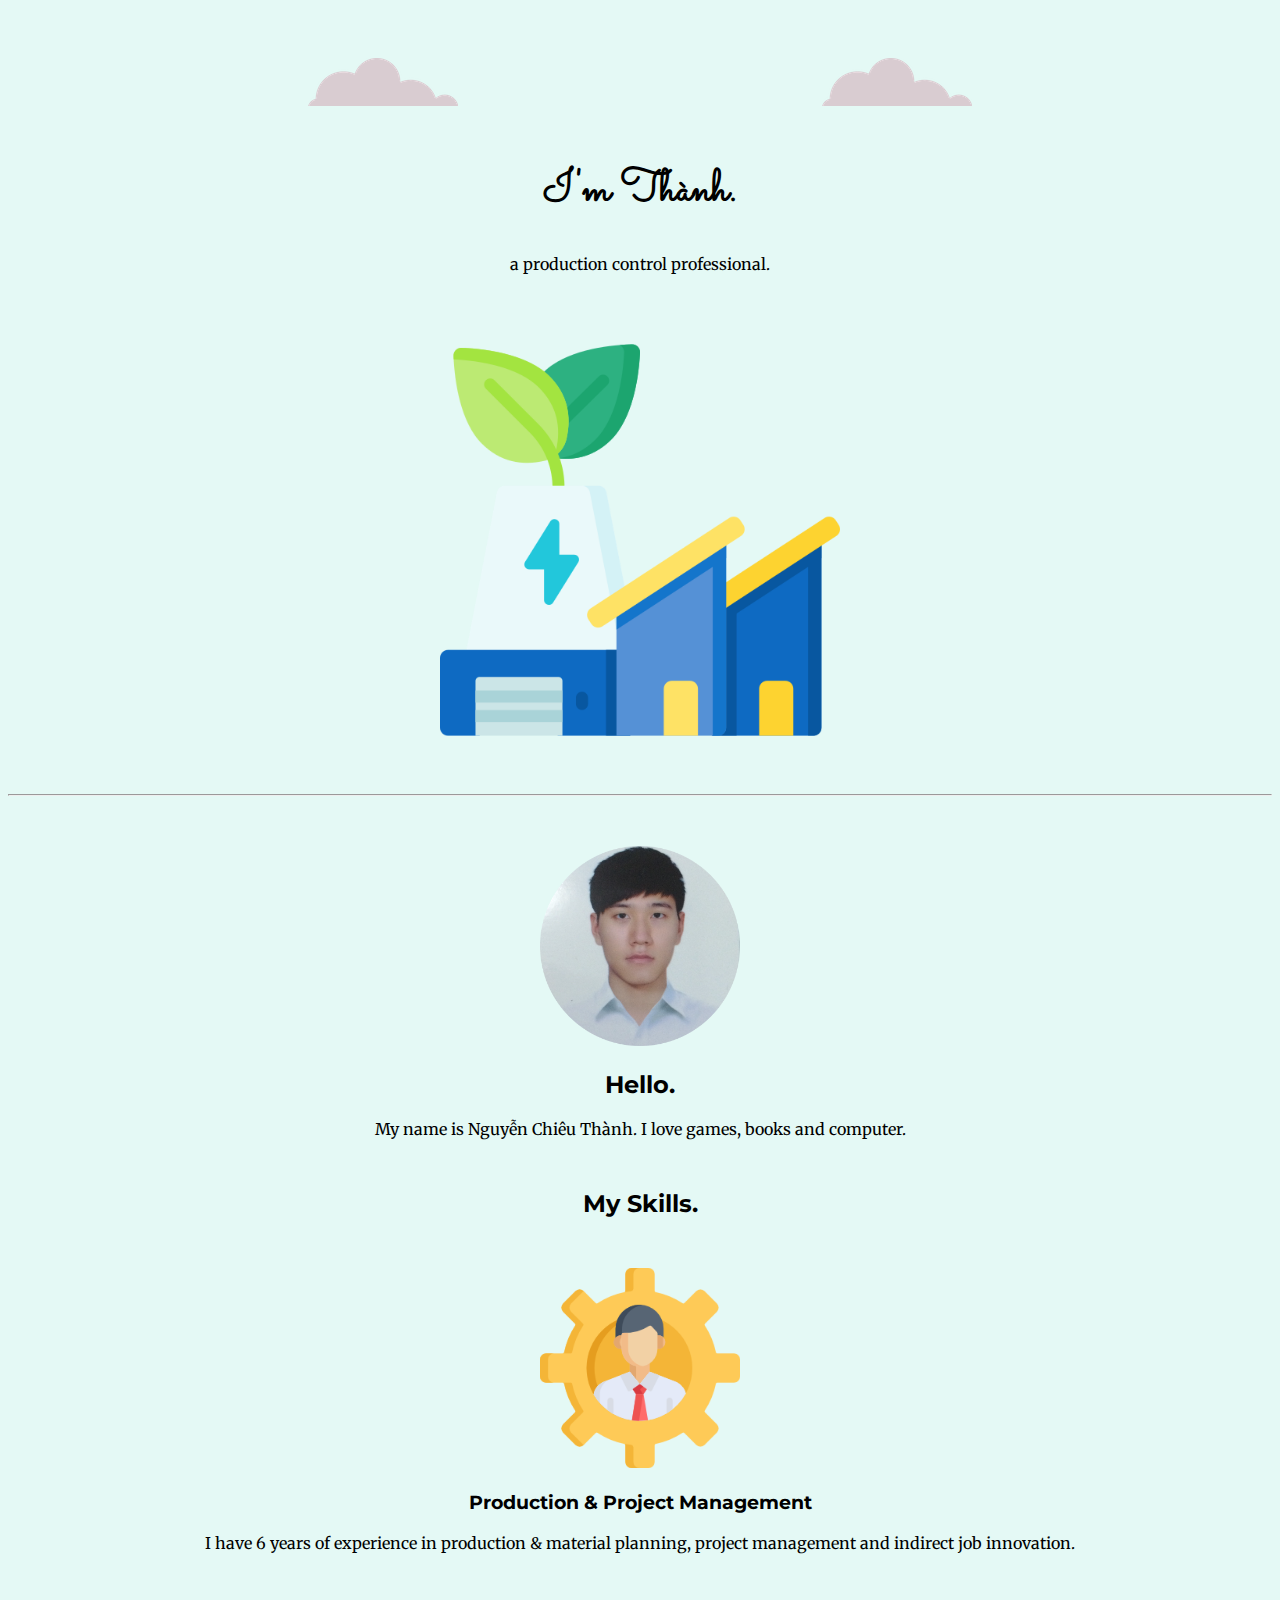
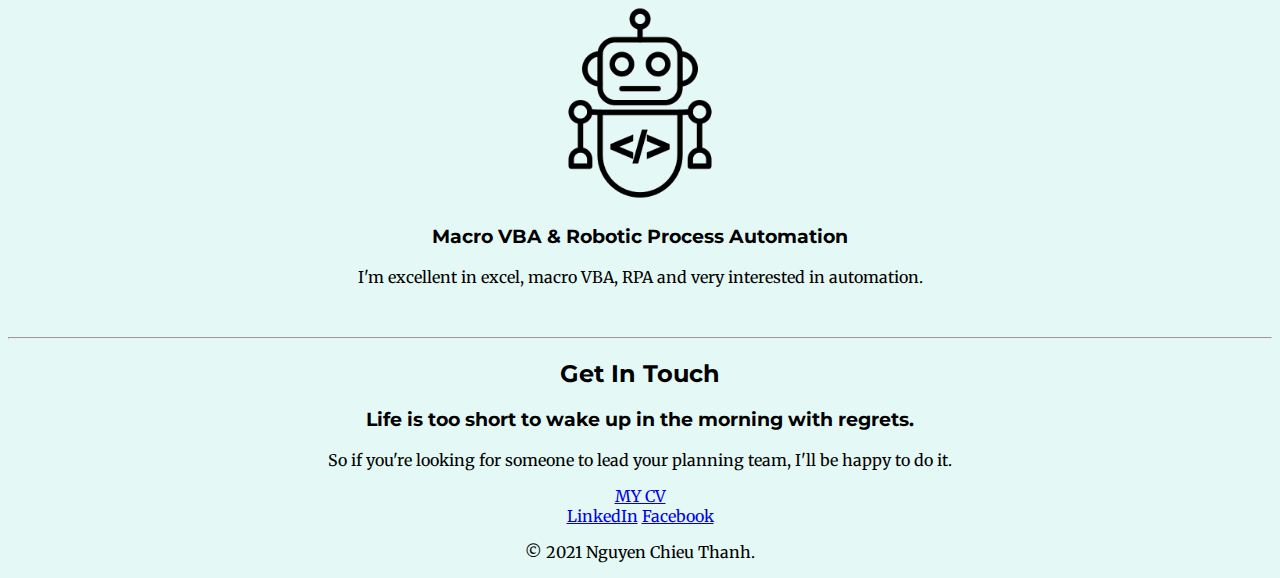
==== index.html @ 45e01b6a "Update index.html" ====
<!DOCTYPE html>
<html lang="en" dir="ltr">
  <head>
    <meta charset="utf-8">
    <title>Thanh's Personal Site'</title>
    <link rel="stylesheet" href="styles.css">
    <link rel="icon" href="favicon.ico">
    <link rel="preconnect" href="https://fonts.googleapis.com">
    <link rel="preconnect" href="https://fonts.gstatic.com" crossorigin>
    <link href="https://fonts.googleapis.com/css2?family=Merriweather&family=Montserrat&family=Sacramento&display=swap" rel="stylesheet">
  </head>
  <body>
    <div class="top">
      <img class="top-cloud" src="images/cloud.png" alt="cloud-img">
      <h1>I'm Thành.</h1>
      <p>a production control professional.</p>
      <img class="bottom-cloud" src="images/cloud.png" alt="cloud-img">
      <img class="mountain" src="images/factory (1).png" alt="mountain-img" height="400">
    </div>
    <hr>
    <div class="middle-container">
      <div class="profile">
        <img class="profile-picture" src="images/profile picture.png" alt="profile-picture" height="200">
        <h2>Hello.</h2>
        <p>My name is Nguyễn Chiêu Thành. I love games, books and computer.</p>
      </div>

      <div class="skills">
        <h2>My Skills.</h2>
        <div class="skill-row">
          <img class="" src="images/businessman.png" alt="businessman-picture" height="200">
          <h3>Production & Project Management</h3>
          <p>I have 6 years of experience in production & material planning, project management and indirect job innovation.</p>
        </div>
        <div class="skill-row">
          <img class="skill-icon" src="images/robot.png" alt="skill-icon" height="200">
          <h3>Macro VBA & Robotic Process Automation</h3>
          <p>I'm excellent in excel, macro VBA, RPA and very interested in automation.</p>
        </div>
      </div>
      <hr>
      <div class="contact-me">
        <h2>Get In Touch </h2>
        <h3>Life is too short to wake up in the morning with regrets.</h3>
        <p>So if you're looking for someone to lead your planning team, I'll be happy to do it.</p>
        <a class="CV" href="My_CV.pdf">MY CV</a>
      </div>
    </div>


    <div class="bottom-container">
      <a class="footer-link" href="https://www.linkedin.com/in/thanh-nguyen-a293b6165/">LinkedIn</a>
      <a class="footer-link" href="https://www.facebook.com/thanhnc93/">Facebook</a>

      <p>© 2021 Nguyen Chieu Thanh.</p>
    </div>


  </body>
</html>
---- styles.css ----
body {
  text-align: center;
  font-family: 'Merriweather', serif;
  background-color: #E4F9F5;
}
div.top {
  position: relative;
  padding-top: 120px;
  margin-bottom: 50px;
}
div.middle {
}
div.bottom {
}
h1 {
  font-family: 'Sacramento', cursive;
  font-size: 45px;
}
h2 {
  font-family: 'Montserrat', sans-serif;
}
h3 {
  font-family: 'Montserrat', sans-serif;
}
.top-cloud {
  position: absolute;
  top: 50px;
  right: 300px;
}
.bottom-cloud {
  position: absolute;
  top: 50px;
  right: 300px;
  left: 300px;
  bottom: 300px;
}

.profile {
  margin: 50px;
}
.skill-row {
  margin: 50px;
}
.mountain {
  margin-top: 50px;
}
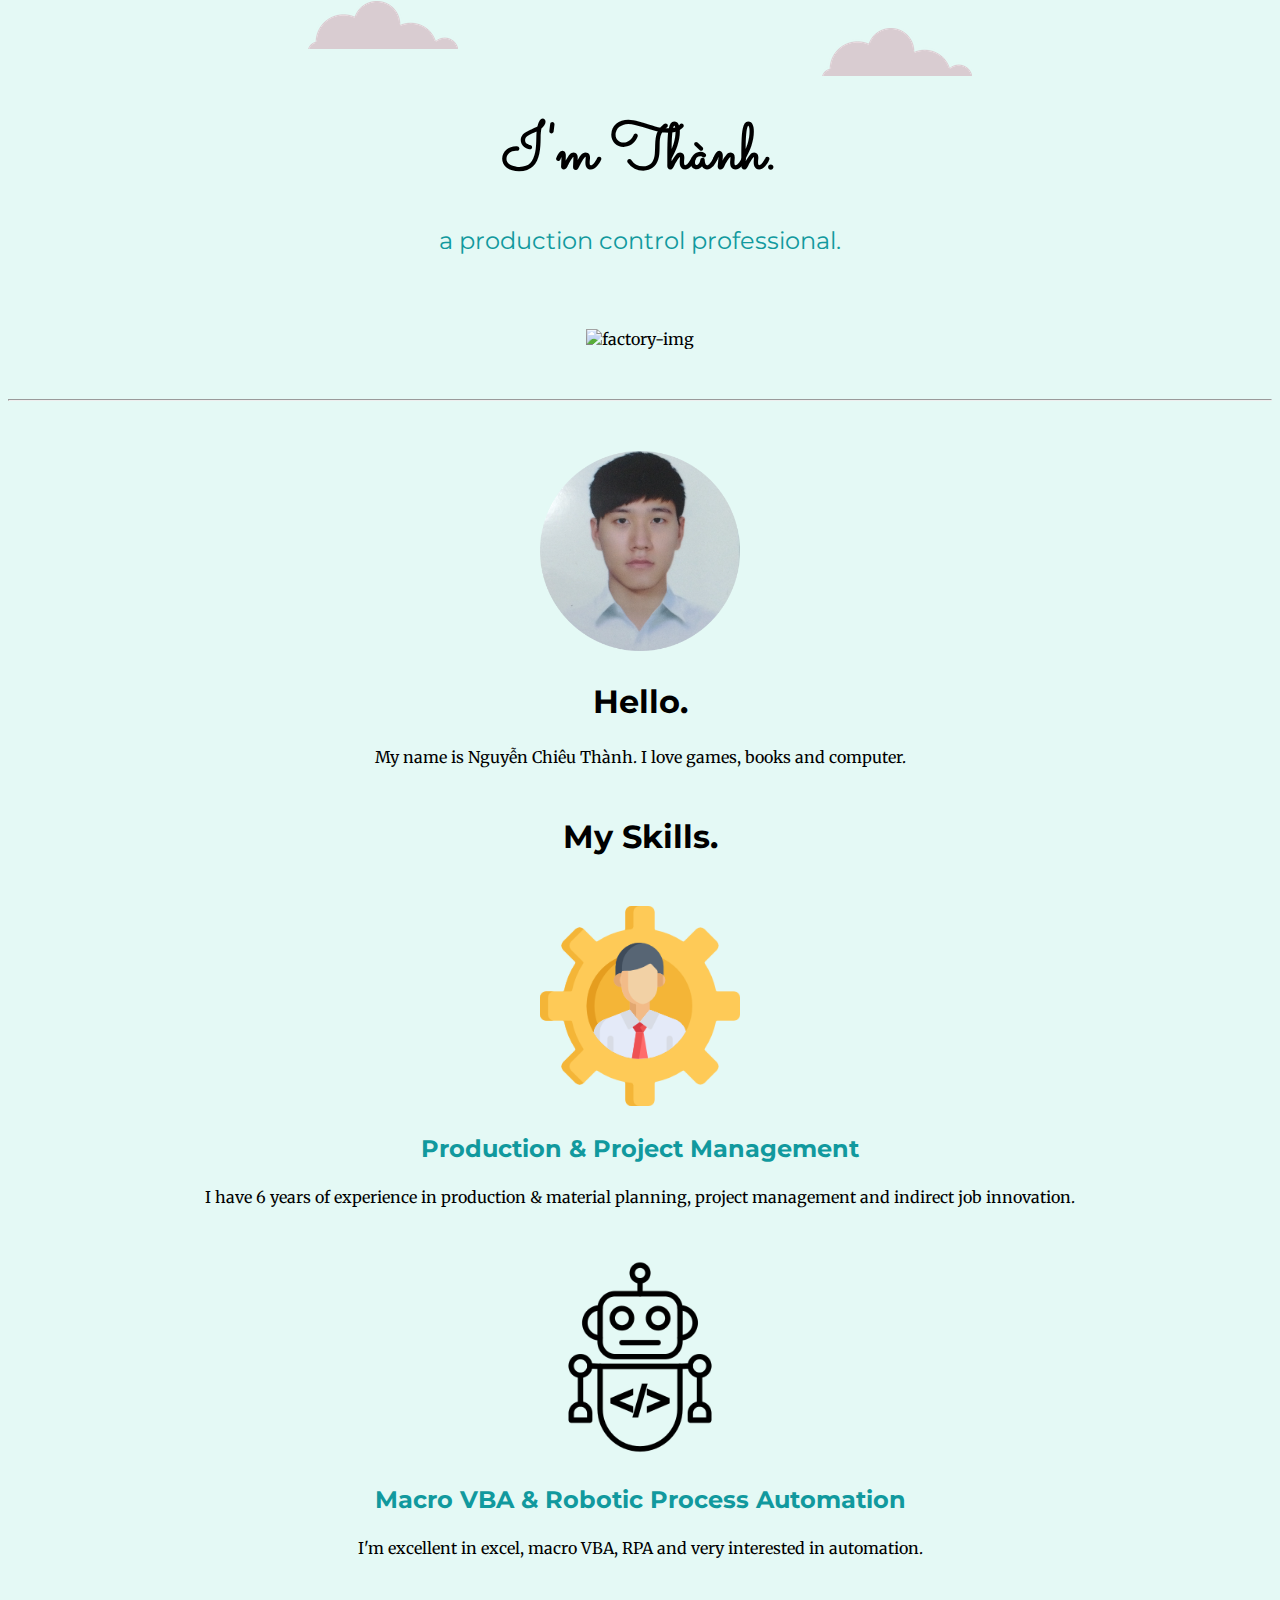
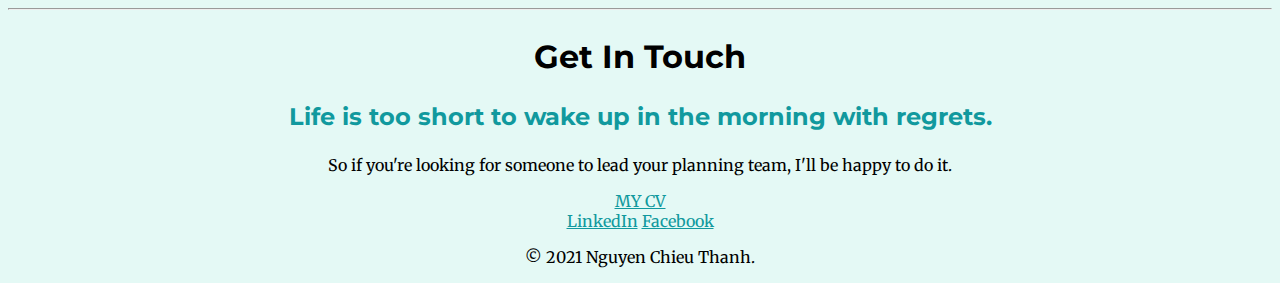
==== commit 89a980b2: "Update index.html" ====
--- a/index.html
+++ b/index.html
@@ -13,9 +13,9 @@
     <div class="top">
       <img class="top-cloud" src="images/cloud.png" alt="cloud-img">
       <h1>I'm Thành.</h1>
-      <p>a production control professional.</p>
+      <h3 class="des"> a production control professional.</h3>
       <img class="bottom-cloud" src="images/cloud.png" alt="cloud-img">
-      <img class="mountain" src="images/factory (1).png" alt="mountain-img" height="400">
+      <img class="factory" src="images/factory.png" alt="factory-img" height="400">
     </div>
     <hr>
     <div class="middle-container">
@@ -55,6 +55,5 @@
       <p>© 2021 Nguyen Chieu Thanh.</p>
     </div>
 
-
   </body>
 </html>
--- a/styles.css
+++ b/styles.css
@@ -5,31 +5,41 @@
 }
 div.top {
   position: relative;
-  padding-top: 120px;
+  padding-top: 50px;
   margin-bottom: 50px;
 }
 div.middle {
 }
 div.bottom {
 }
+
 h1 {
   font-family: 'Sacramento', cursive;
-  font-size: 45px;
+  font-size: 4rem;
+  margin: 50px auto 0 auto;
 }
 h2 {
   font-family: 'Montserrat', sans-serif;
+  font-size: 2rem;
 }
 h3 {
   font-family: 'Montserrat', sans-serif;
+  font-size: 1.5rem;
+  color: #11999E;
+}
+.des {
+  font-weight: normal;
+}
+a {
+  color: #11999E;
 }
 .top-cloud {
   position: absolute;
-  top: 50px;
+  top: 20px;
   right: 300px;
 }
 .bottom-cloud {
   position: absolute;
-  top: 50px;
   right: 300px;
   left: 300px;
   bottom: 300px;
@@ -41,6 +51,6 @@
 .skill-row {
   margin: 50px;
 }
-.mountain {
+.factory {
   margin-top: 50px;
 }
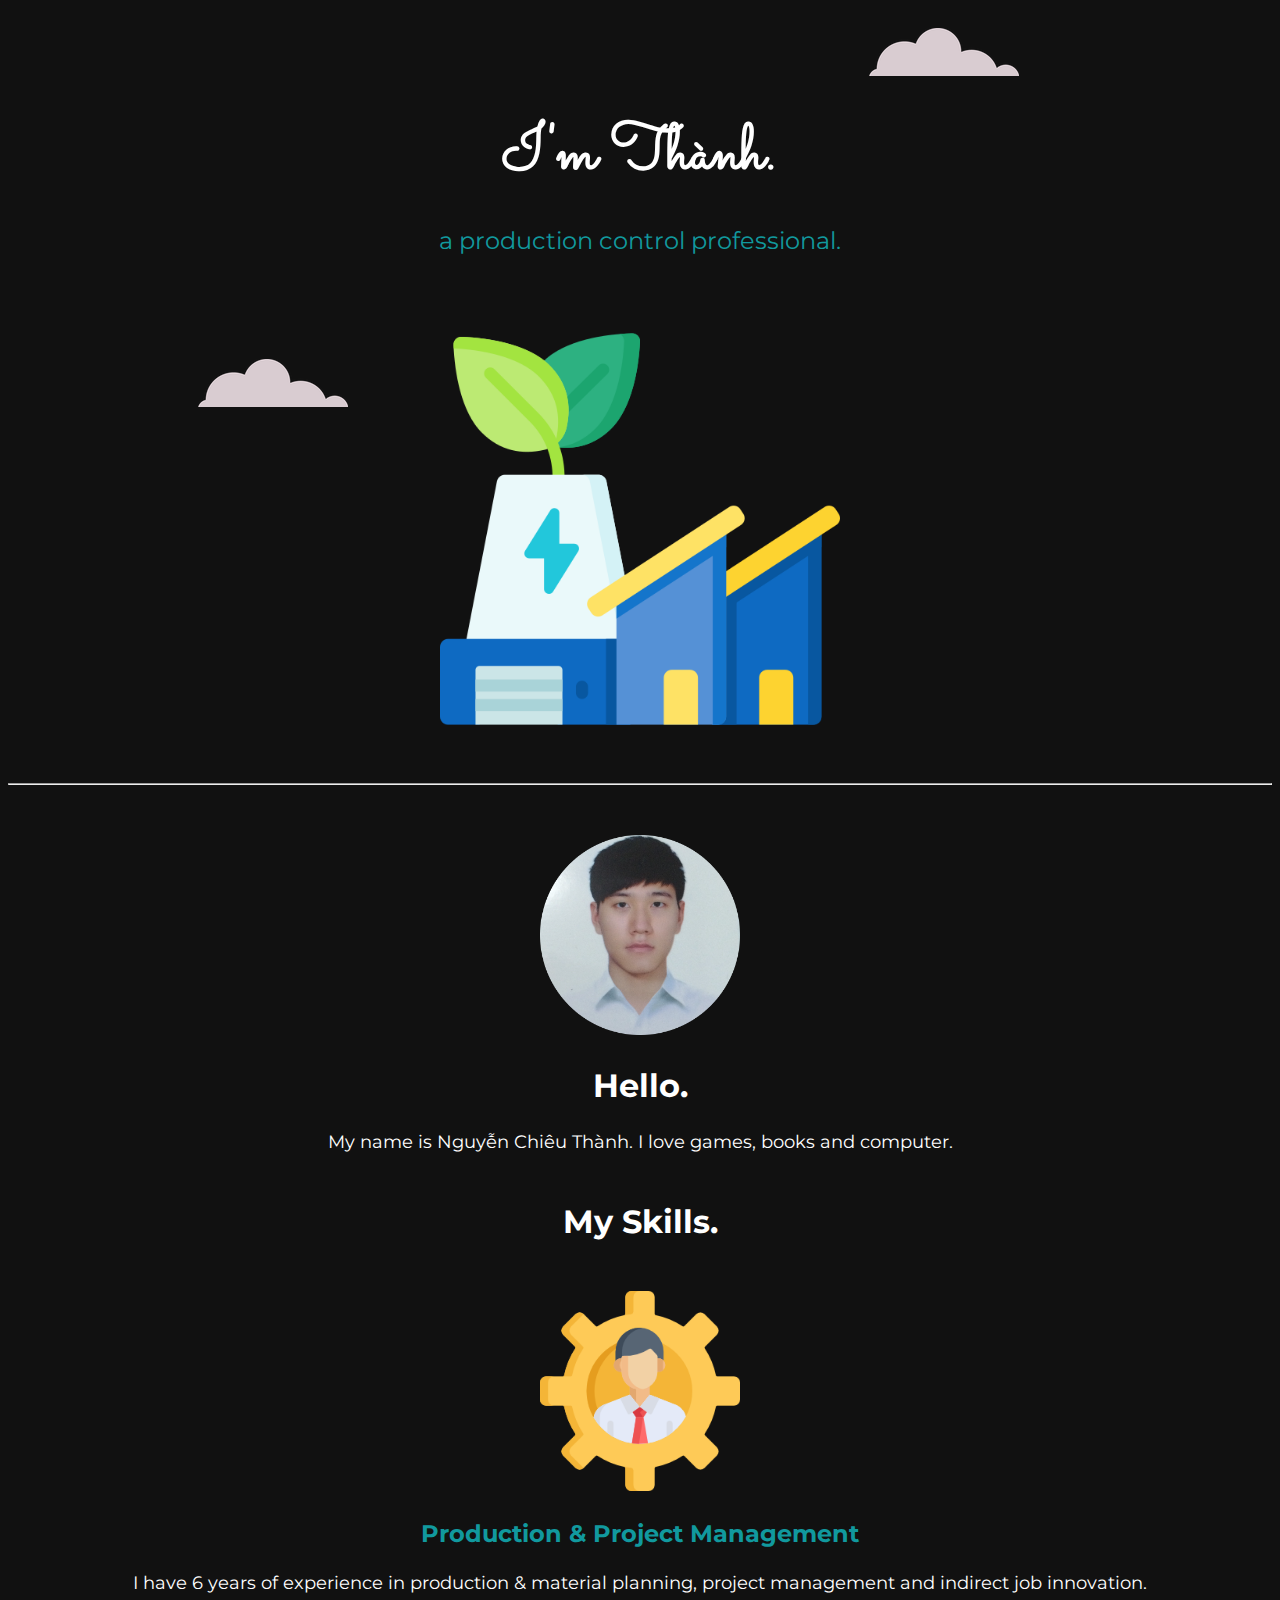
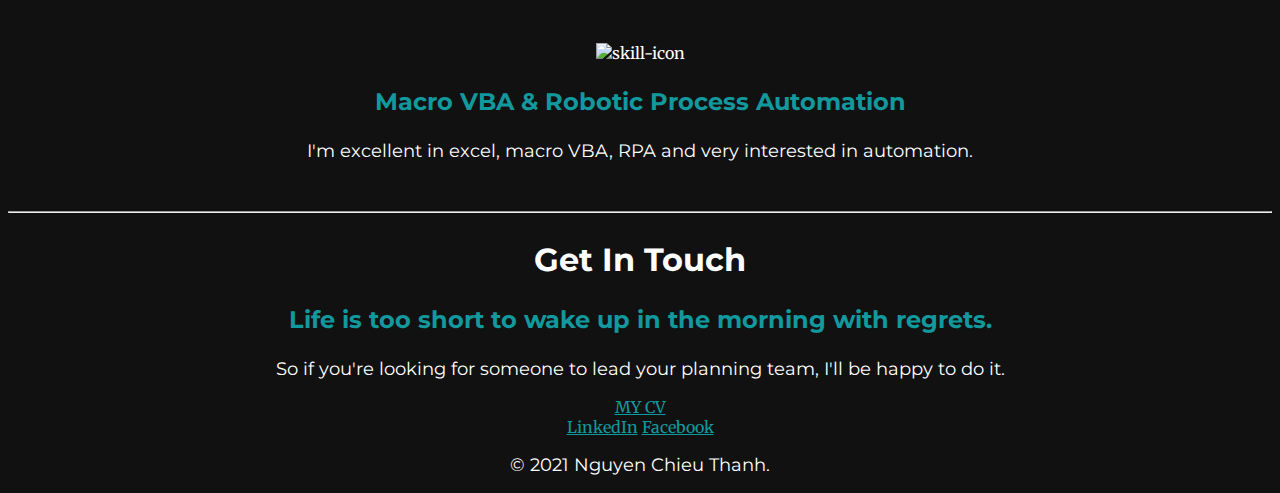
==== commit e9df435f: "Update index.html" ====
--- a/index.html
+++ b/index.html
@@ -33,7 +33,7 @@
           <p>I have 6 years of experience in production & material planning, project management and indirect job innovation.</p>
         </div>
         <div class="skill-row">
-          <img class="skill-icon" src="images/robot.png" alt="skill-icon" height="200">
+          <img class="skill-icon" src="images/robot1.png" alt="skill-icon" height="200">
           <h3>Macro VBA & Robotic Process Automation</h3>
           <p>I'm excellent in excel, macro VBA, RPA and very interested in automation.</p>
         </div>
@@ -55,5 +55,6 @@
       <p>© 2021 Nguyen Chieu Thanh.</p>
     </div>
 
+
   </body>
 </html>
--- a/styles.css
+++ b/styles.css
@@ -2,6 +2,8 @@
   text-align: center;
   font-family: 'Merriweather', serif;
   background-color: #E4F9F5;
+  color: white;
+  background: #111;
 }
 div.top {
   position: relative;
@@ -27,6 +29,10 @@
   font-size: 1.5rem;
   color: #11999E;
 }
+p {
+  font-family: 'Montserrat', sans-serif;
+  font-size: 1.1em;
+}
 .des {
   font-weight: normal;
 }
@@ -36,13 +42,12 @@
 .top-cloud {
   position: absolute;
   top: 20px;
-  right: 300px;
+  right: 20%;
 }
 .bottom-cloud {
   position: absolute;
-  right: 300px;
-  left: 300px;
-  bottom: 300px;
+  left: 15%;
+  bottom: 45%;
 }
 
 .profile {
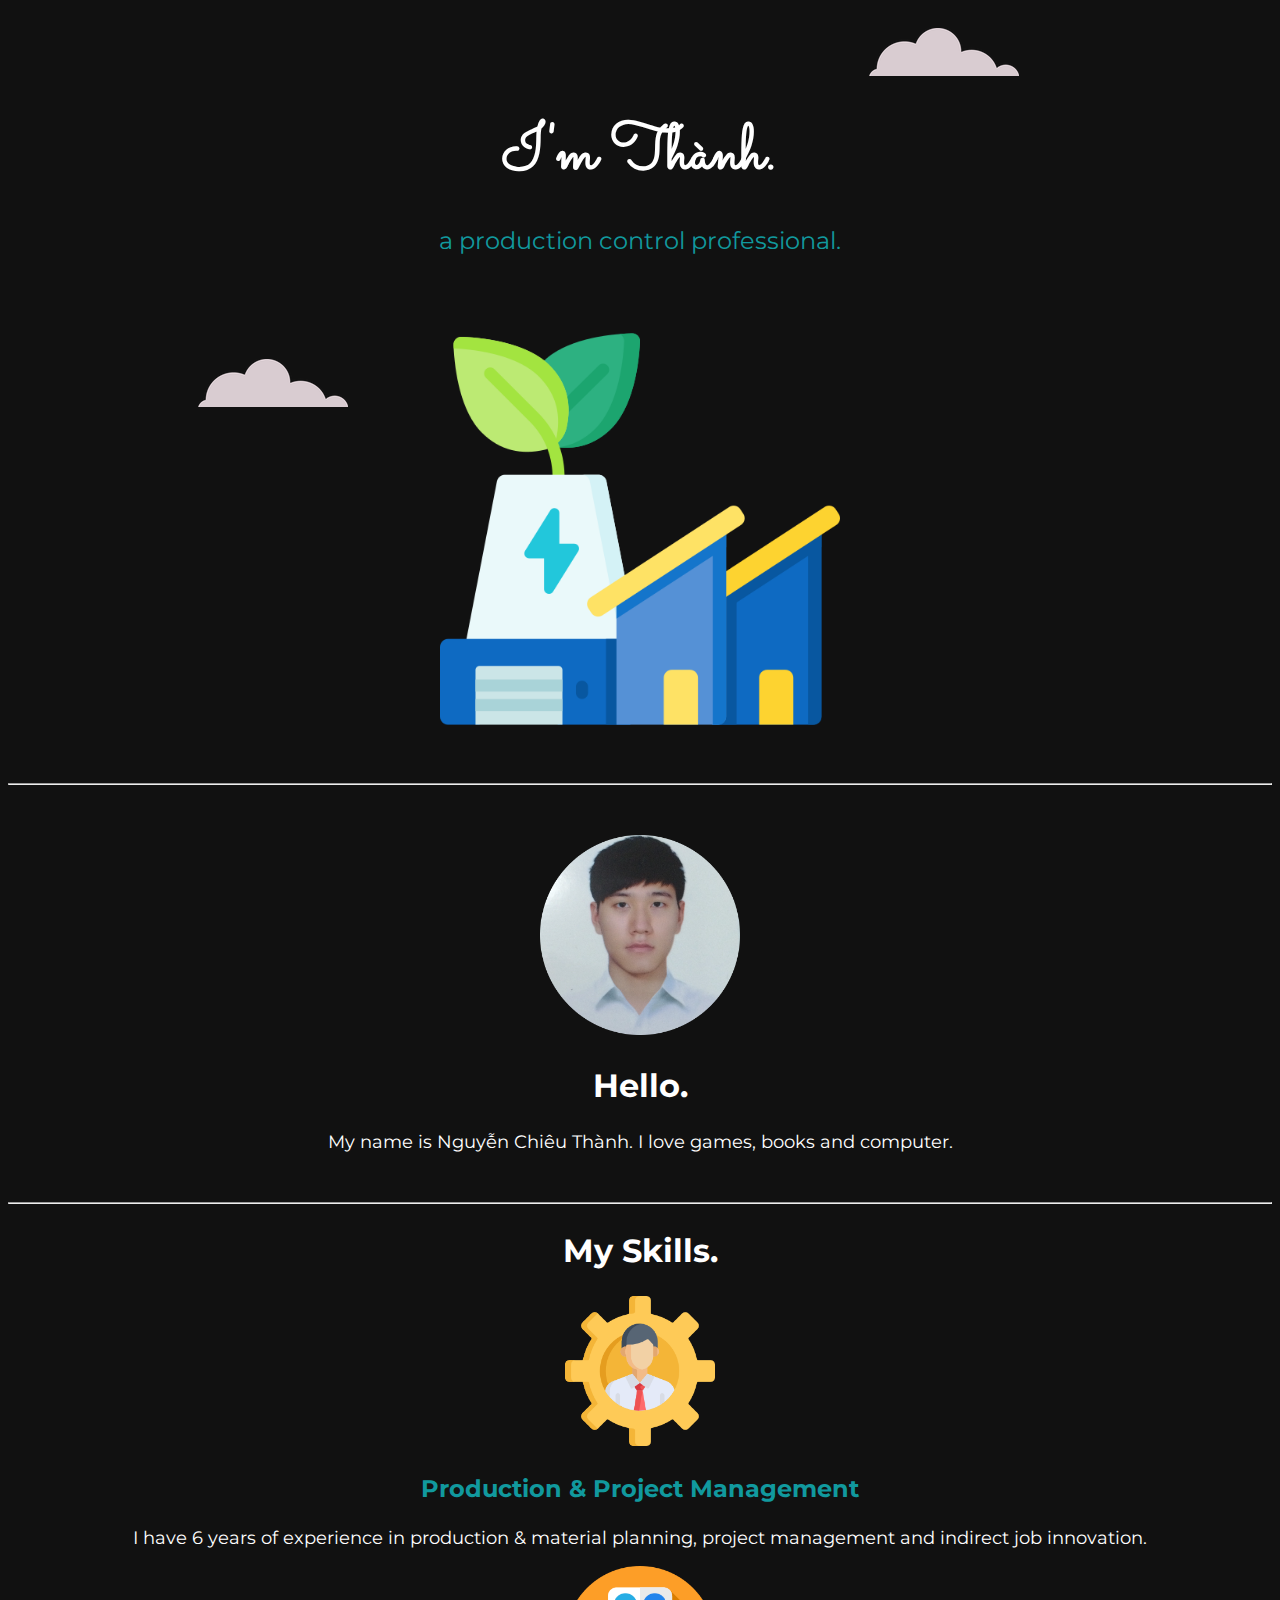
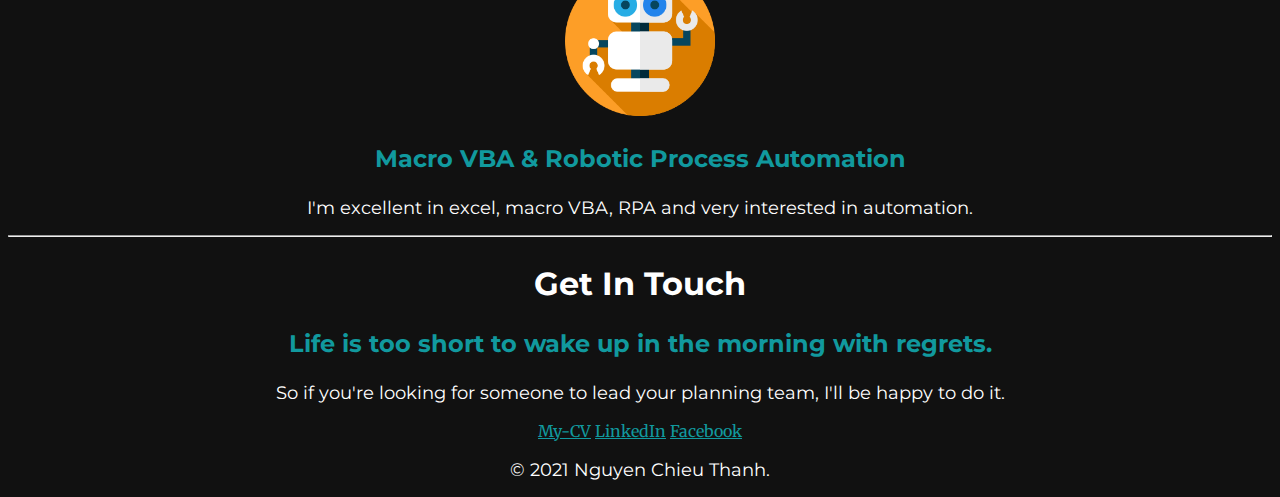
==== commit 09103f59: "Update index.html" ====
--- a/index.html
+++ b/index.html
@@ -20,41 +20,43 @@
     <hr>
     <div class="middle-container">
       <div class="profile">
-        <img class="profile-picture" src="images/profile picture.png" alt="profile-picture" height="200">
+        <img class="profile-img" src="images/profile picture.png" alt="profile-picture" height="200">
         <h2>Hello.</h2>
-        <p>My name is Nguyễn Chiêu Thành. I love games, books and computer.</p>
+        <p class="bio">My name is Nguyễn Chiêu Thành. I love games, books and computer.</p>
       </div>
-
+      <hr>
       <div class="skills">
         <h2>My Skills.</h2>
-        <div class="skill-row">
-          <img class="" src="images/businessman.png" alt="businessman-picture" height="200">
+        <div class="skill-row1">
+          <img class="businessman-img" src="images/businessman.png" alt="businessman-picture" height="150">
           <h3>Production & Project Management</h3>
           <p>I have 6 years of experience in production & material planning, project management and indirect job innovation.</p>
         </div>
-        <div class="skill-row">
-          <img class="skill-icon" src="images/robot1.png" alt="skill-icon" height="200">
+        <div class="skill-row2">
+          <img class="robot-img" src="images/robot1.png" alt="skill-icon" height="150">
           <h3>Macro VBA & Robotic Process Automation</h3>
           <p>I'm excellent in excel, macro VBA, RPA and very interested in automation.</p>
         </div>
       </div>
       <hr>
-      <div class="contact-me">
+      <div class="contact">
         <h2>Get In Touch </h2>
-        <h3>Life is too short to wake up in the morning with regrets.</h3>
-        <p>So if you're looking for someone to lead your planning team, I'll be happy to do it.</p>
-        <a class="CV" href="My_CV.pdf">MY CV</a>
+        <div class="end-part">
+          <h3>Life is too short to wake up in the morning with regrets.</h3>
+          <p>So if you're looking for someone to lead your planning team, I'll be happy to do it.</p>
+        </div>
+
       </div>
     </div>
 
-
     <div class="bottom-container">
+      <a class="cv" href="My_CV.pdf">My-CV</a>
       <a class="footer-link" href="https://www.linkedin.com/in/thanh-nguyen-a293b6165/">LinkedIn</a>
       <a class="footer-link" href="https://www.facebook.com/thanhnc93/">Facebook</a>
-
+    </div>
+    <div class="end-part">
       <p>© 2021 Nguyen Chieu Thanh.</p>
     </div>
 
-
   </body>
 </html>
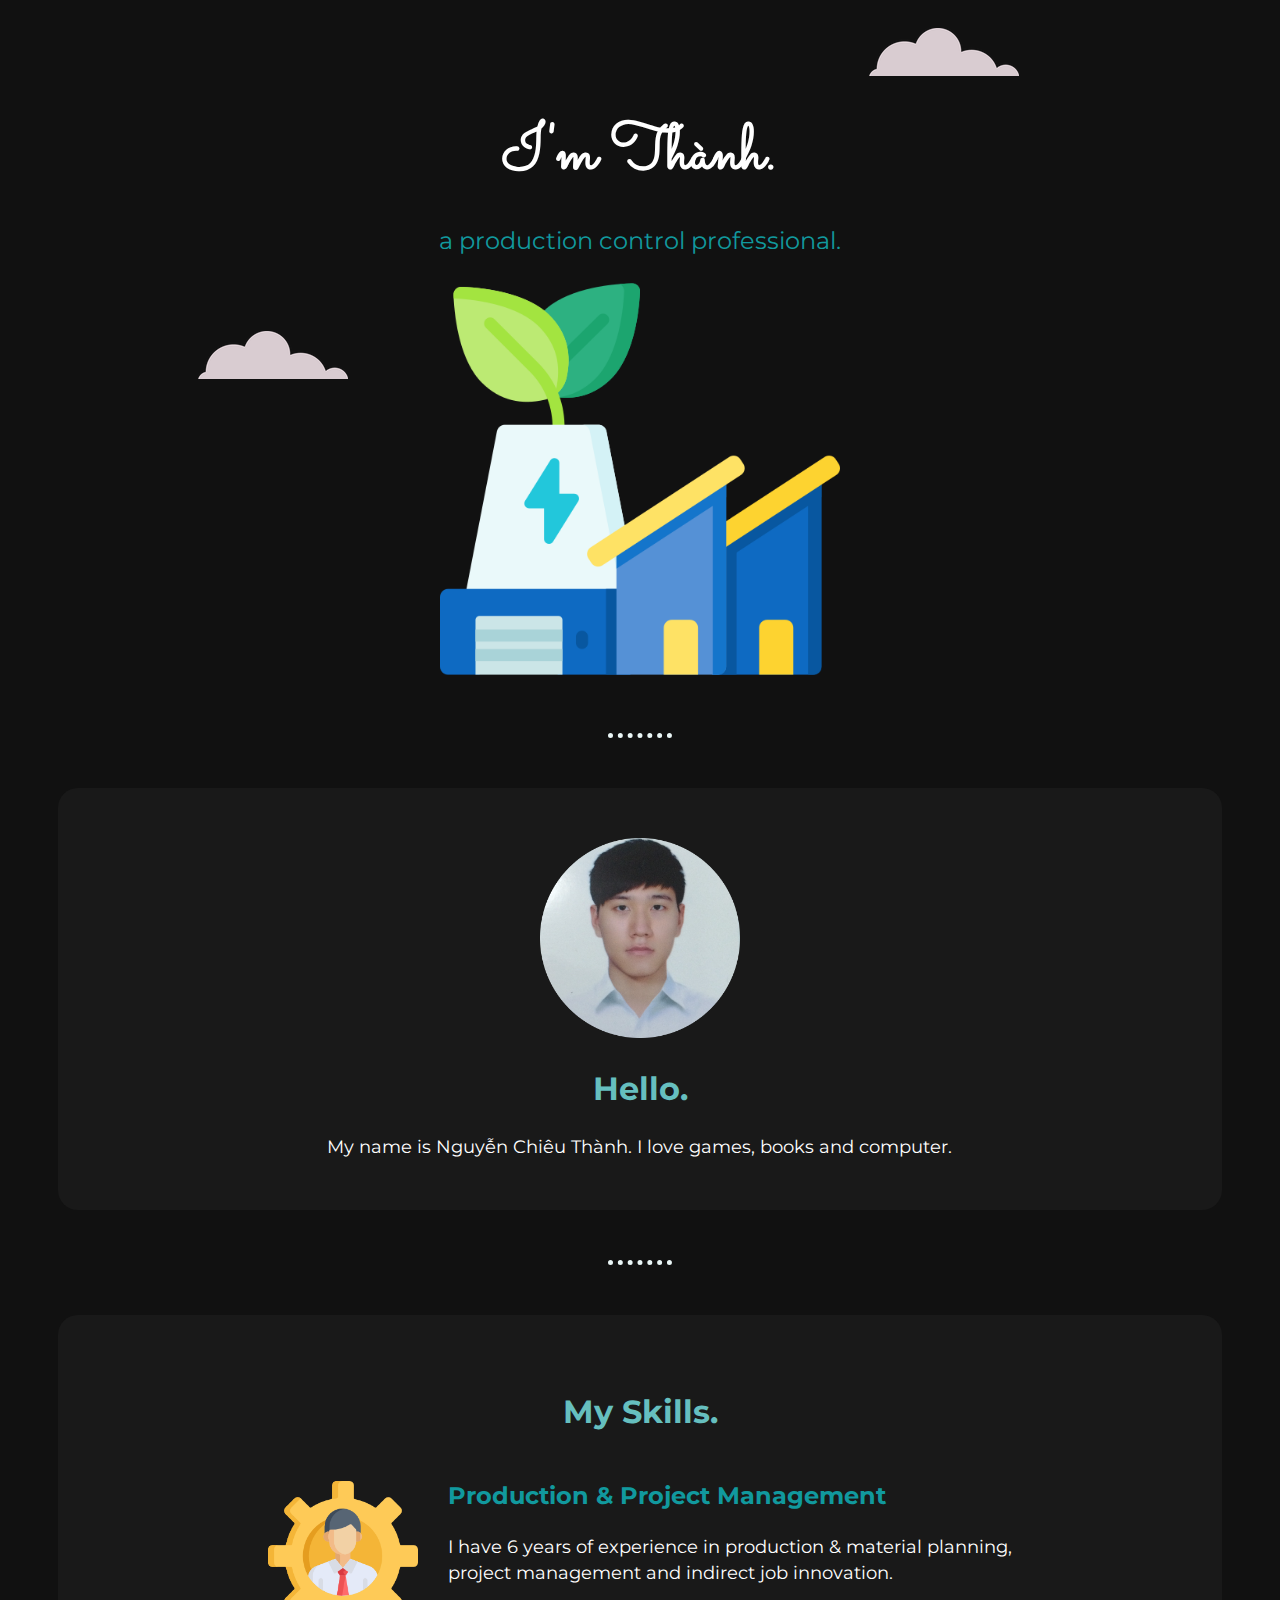
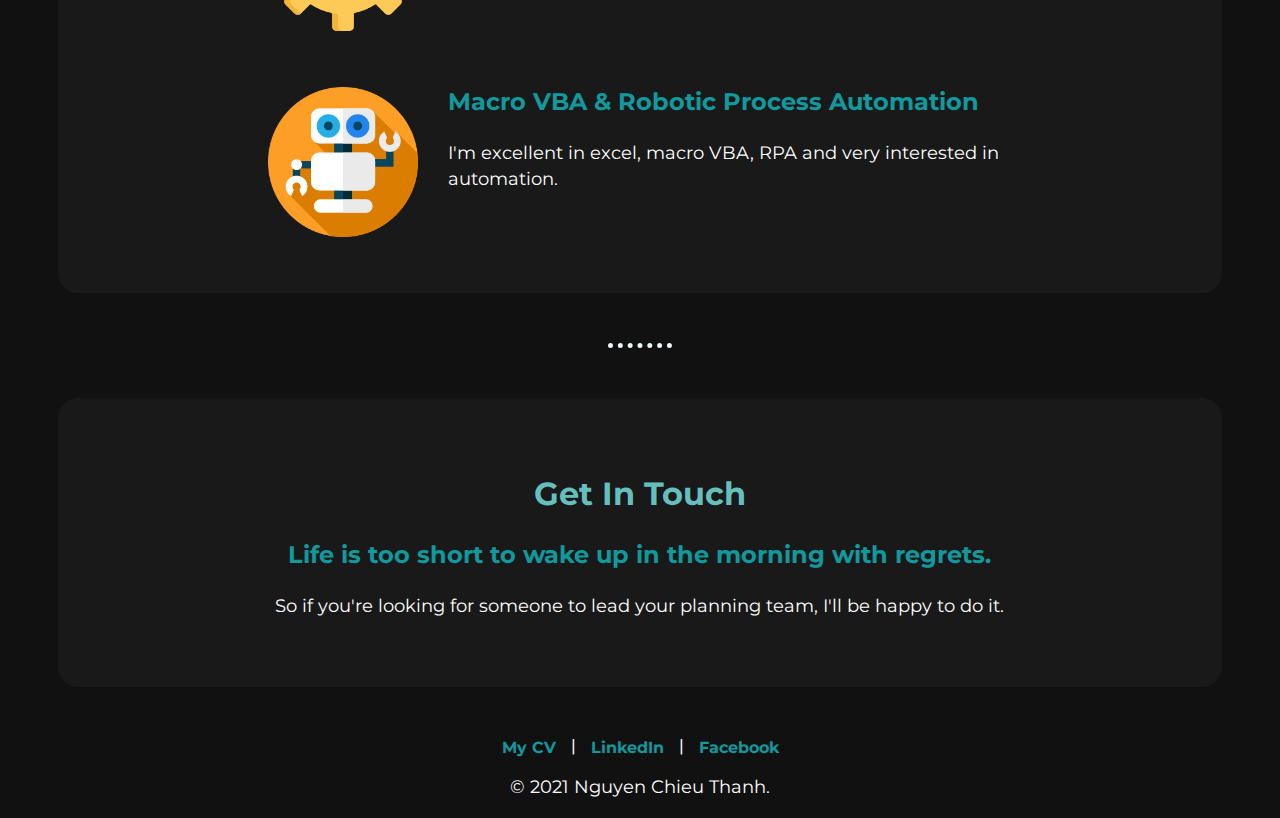
==== commit d7e14904: "Update index.html" ====
--- a/index.html
+++ b/index.html
@@ -50,8 +50,10 @@
     </div>
 
     <div class="bottom-container">
-      <a class="cv" href="My_CV.pdf">My-CV</a>
+      <a class="cv" href="My_CV.pdf">My CV</a>
+      |
       <a class="footer-link" href="https://www.linkedin.com/in/thanh-nguyen-a293b6165/">LinkedIn</a>
+      |
       <a class="footer-link" href="https://www.facebook.com/thanhnc93/">Facebook</a>
     </div>
     <div class="end-part">
--- a/styles.css
+++ b/styles.css
@@ -8,13 +8,26 @@
 div.top {
   position: relative;
   padding-top: 50px;
-  margin-bottom: 50px;
+  margin: auto auto 50px auto;
 }
-div.middle {
+.profile {
+  background-color: #191919;
+  margin: 50px;
+  padding: 50px;
+  border-radius: 20px;
 }
-div.bottom {
+.skills {
+  background-color: #191919;
+  margin: 50px;
+  padding: 50px;
+  border-radius: 20px;
 }
-
+.contact {
+  background-color: #191919;
+  margin: 50px;
+  padding: 50px;
+  border-radius: 20px;
+}
 h1 {
   font-family: 'Sacramento', cursive;
   font-size: 4rem;
@@ -23,22 +36,35 @@
 h2 {
   font-family: 'Montserrat', sans-serif;
   font-size: 2rem;
+  color: #66BFBF;
 }
 h3 {
   font-family: 'Montserrat', sans-serif;
   font-size: 1.5rem;
   color: #11999E;
+
 }
 p {
   font-family: 'Montserrat', sans-serif;
   font-size: 1.1em;
+  line-height: 1.5;
 }
 .des {
   font-weight: normal;
 }
 a {
   color: #11999E;
+  font-family: 'Montserrat', sans-serif;
+  margin: auto 10px auto 10px;
+  text-decoration: none;
+  font-weight: bold;
 }
+a:hover {
+  color: #fff;
+  font-weight: bold;
+  font-size: 1.2em;
+}
+
 .top-cloud {
   position: absolute;
   top: 20px;
@@ -53,9 +79,40 @@
 .profile {
   margin: 50px;
 }
-.skill-row {
-  margin: 50px;
 }
 .factory {
   margin-top: 50px;
 }
+.skill-row1 {
+  width: 70%;
+  margin: 50px auto 100px auto;
+  text-align: left;
+}
+.skill-row2 {
+  width: 70%;
+  margin: auto auto 50px auto;
+  text-align: left;
+}
+.bio {
+  width: 70%;
+  margin: auto;
+}
+.end-part {
+  width: 70%;
+  margin: auto;
+}
+
+.businessman-img {
+  float: left;
+  margin-right: 30px;
+}
+.robot-img {
+  float: left;
+  margin-right: 30px;
+}
+hr {
+  width: 5%;
+  border-style: dotted;
+  border-width: 0 0 5px;
+  border-color: #EAF6F6
+}
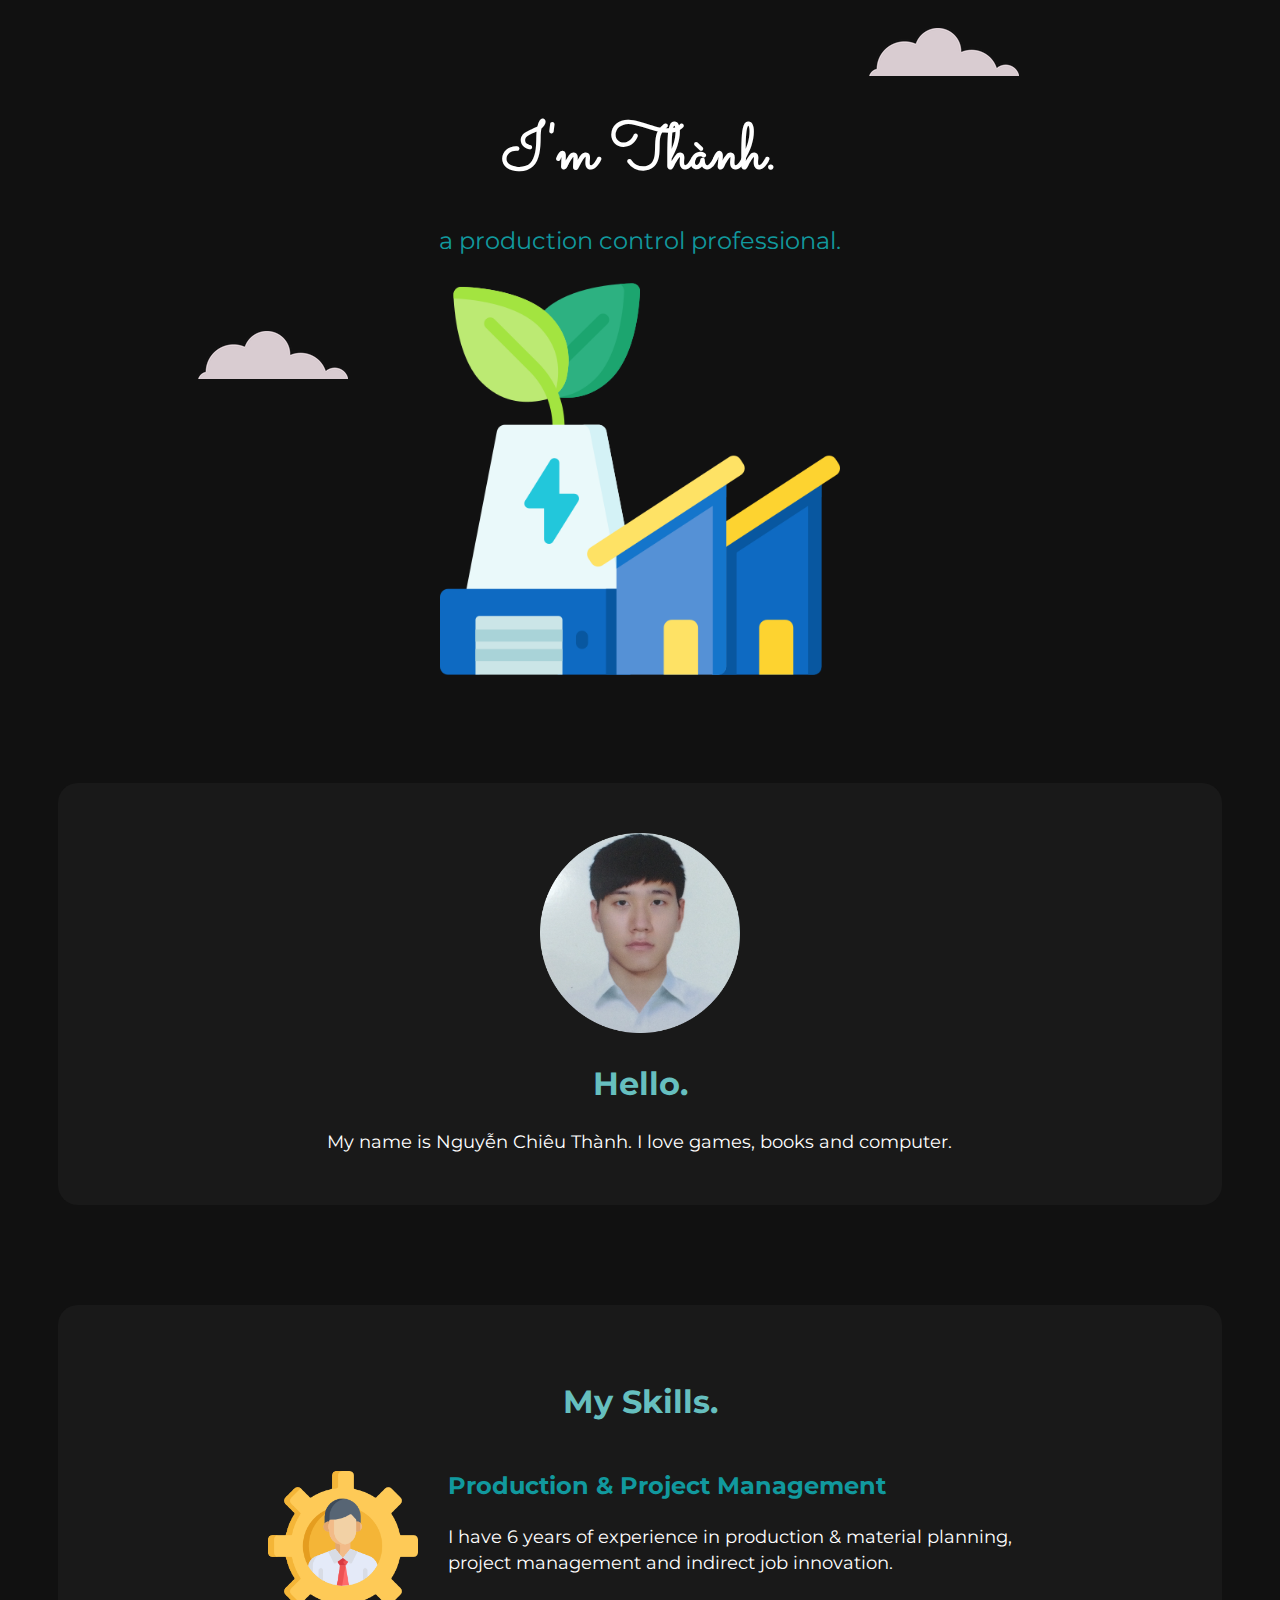
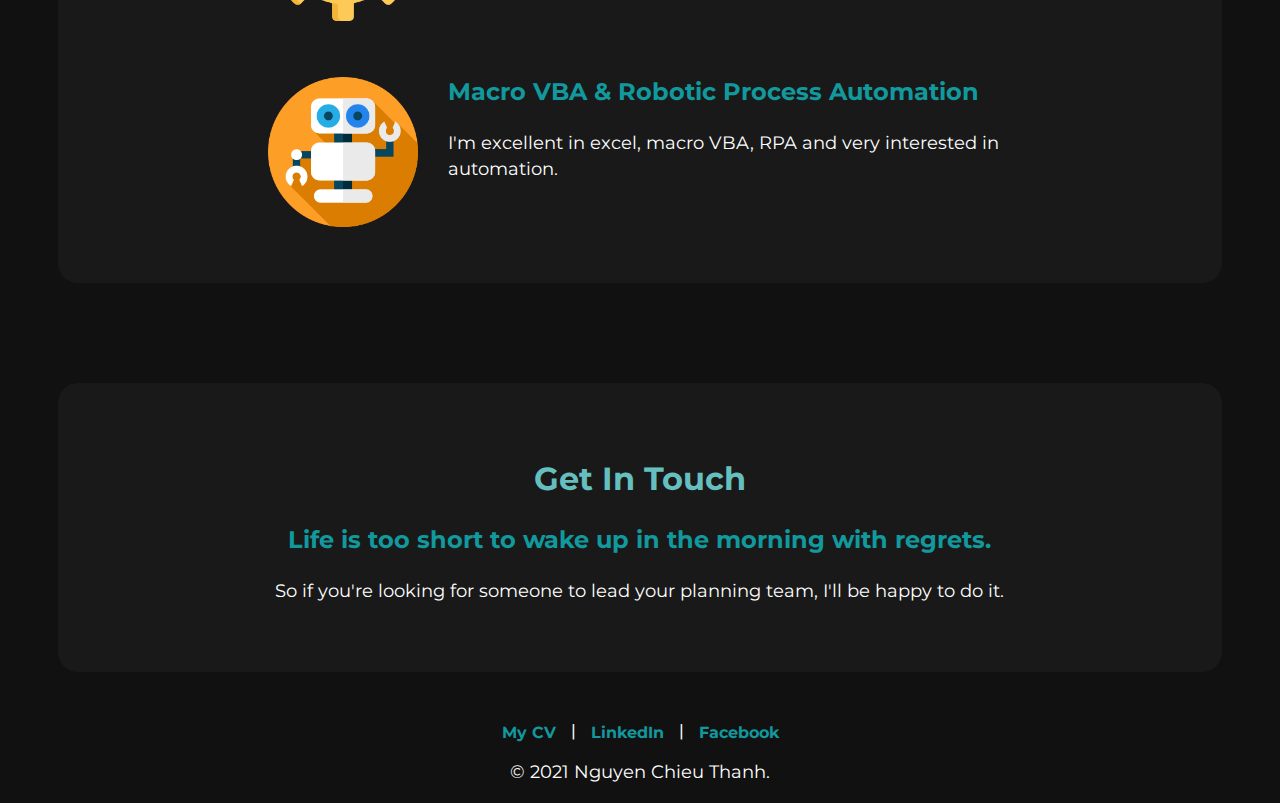
==== commit 931099ba: "Update index.html" ====
--- a/index.html
+++ b/index.html
@@ -17,14 +17,14 @@
       <img class="bottom-cloud" src="images/cloud.png" alt="cloud-img">
       <img class="factory" src="images/factory.png" alt="factory-img" height="400">
     </div>
-    <hr>
+  </hr>
     <div class="middle-container">
       <div class="profile">
         <img class="profile-img" src="images/profile picture.png" alt="profile-picture" height="200">
         <h2>Hello.</h2>
         <p class="bio">My name is Nguyễn Chiêu Thành. I love games, books and computer.</p>
       </div>
-      <hr>
+    </hr>
       <div class="skills">
         <h2>My Skills.</h2>
         <div class="skill-row1">
@@ -38,7 +38,7 @@
           <p>I'm excellent in excel, macro VBA, RPA and very interested in automation.</p>
         </div>
       </div>
-      <hr>
+    </hr>
       <div class="contact">
         <h2>Get In Touch </h2>
         <div class="end-part">
--- a/styles.css
+++ b/styles.css
@@ -8,7 +8,7 @@
 div.top {
   position: relative;
   padding-top: 50px;
-  margin: auto auto 50px auto;
+  margin: auto auto 100px auto;
 }
 .profile {
   background-color: #191919;
@@ -18,13 +18,13 @@
 }
 .skills {
   background-color: #191919;
-  margin: 50px;
+  margin: 100px 50px 50px 50px;
   padding: 50px;
   border-radius: 20px;
 }
 .contact {
   background-color: #191919;
-  margin: 50px;
+  margin: 100px 50px 50px 50px;
   padding: 50px;
   border-radius: 20px;
 }
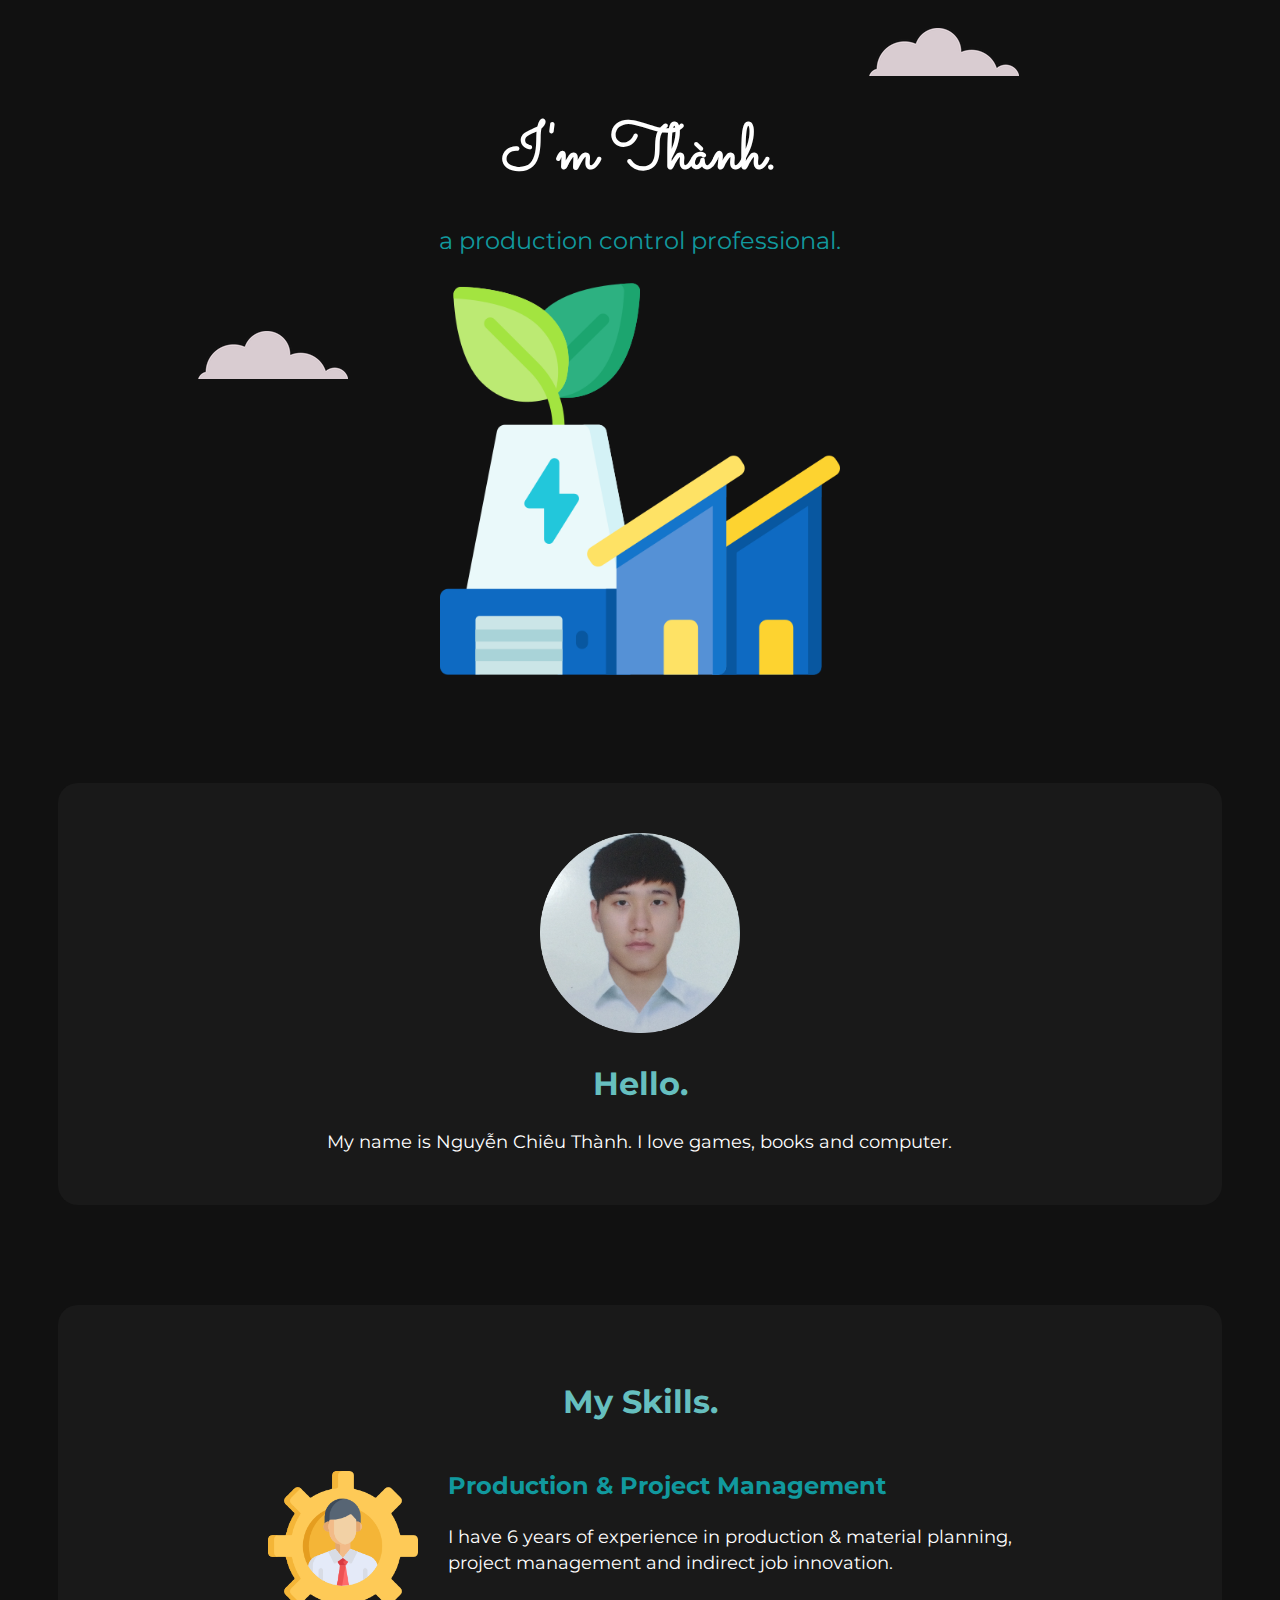
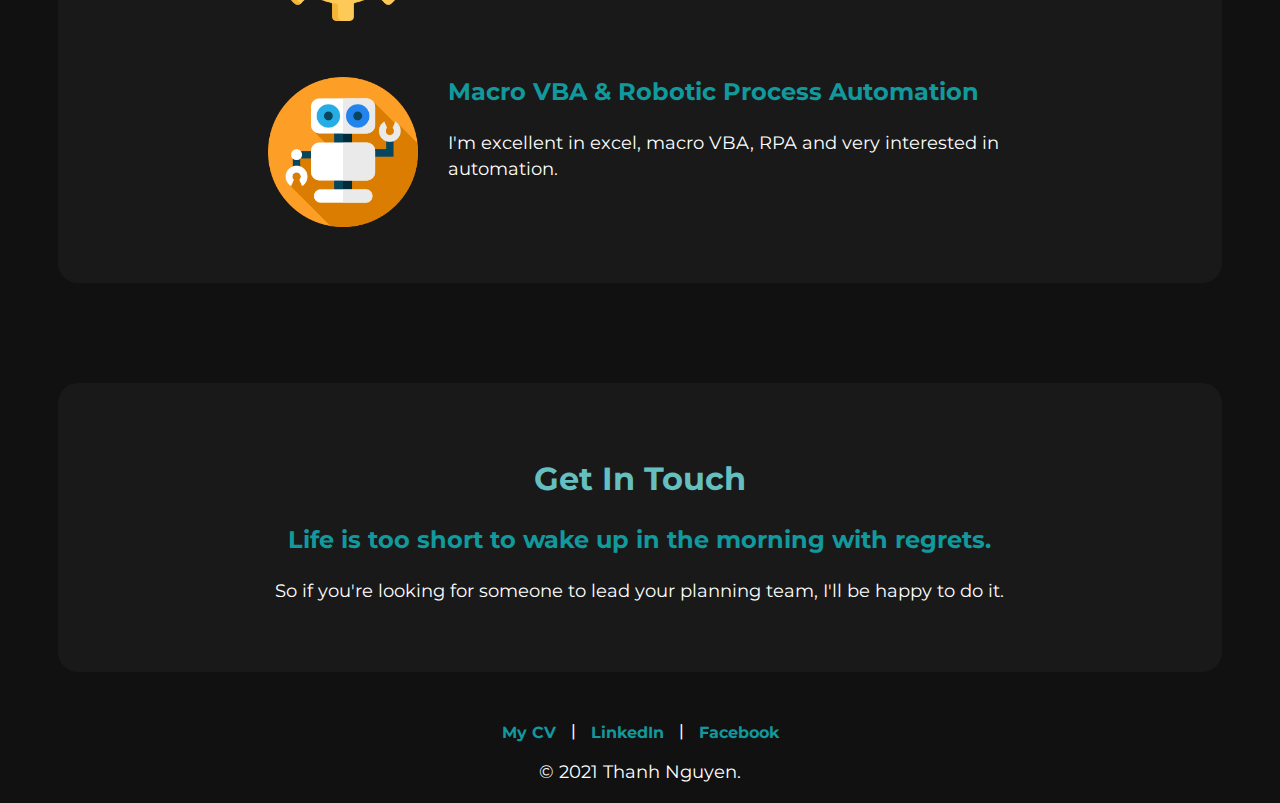
==== commit 6231cc67: "Update index.html" ====
--- a/index.html
+++ b/index.html
@@ -56,8 +56,8 @@
       |
       <a class="footer-link" href="https://www.facebook.com/thanhnc93/">Facebook</a>
     </div>
-    <div class="end-part">
-      <p>© 2021 Nguyen Chieu Thanh.</p>
+    <div class="coppyright">
+      <p>© 2021 Thanh Nguyen.</p>
     </div>
 
   </body>
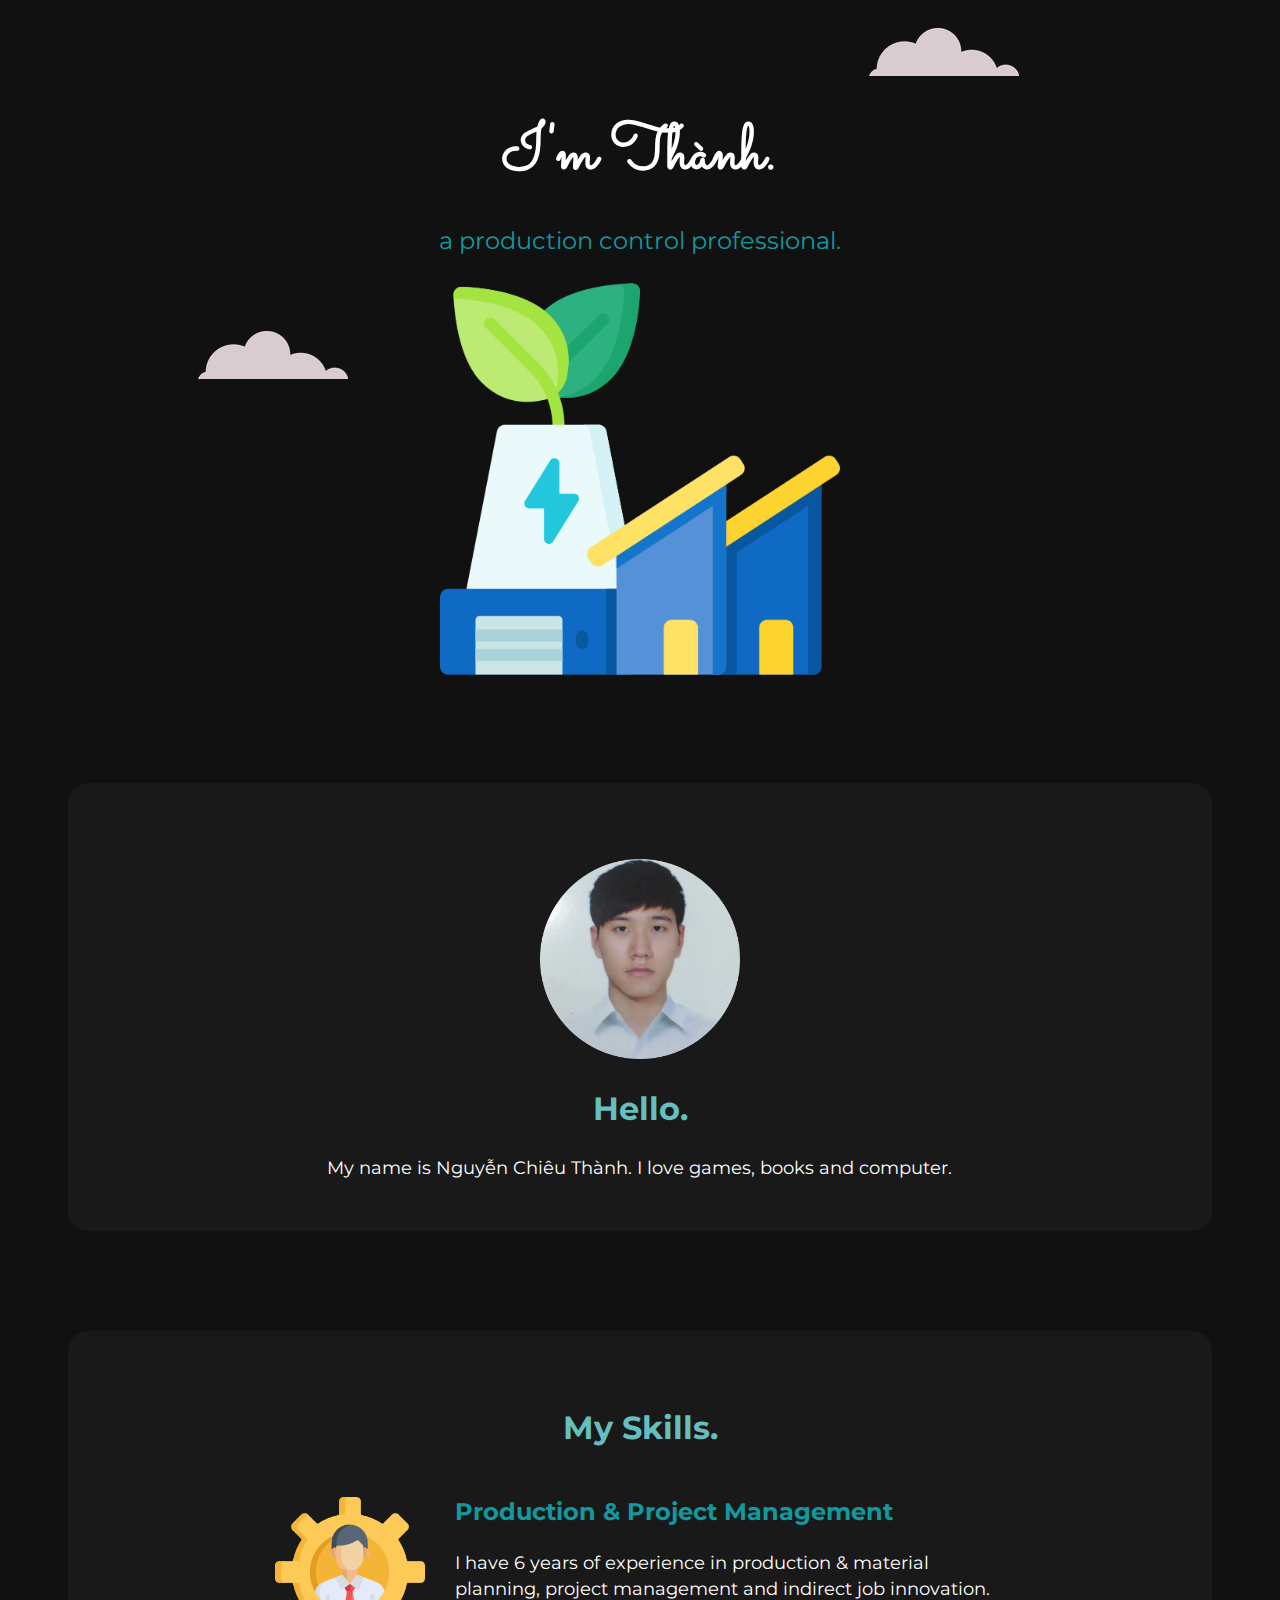
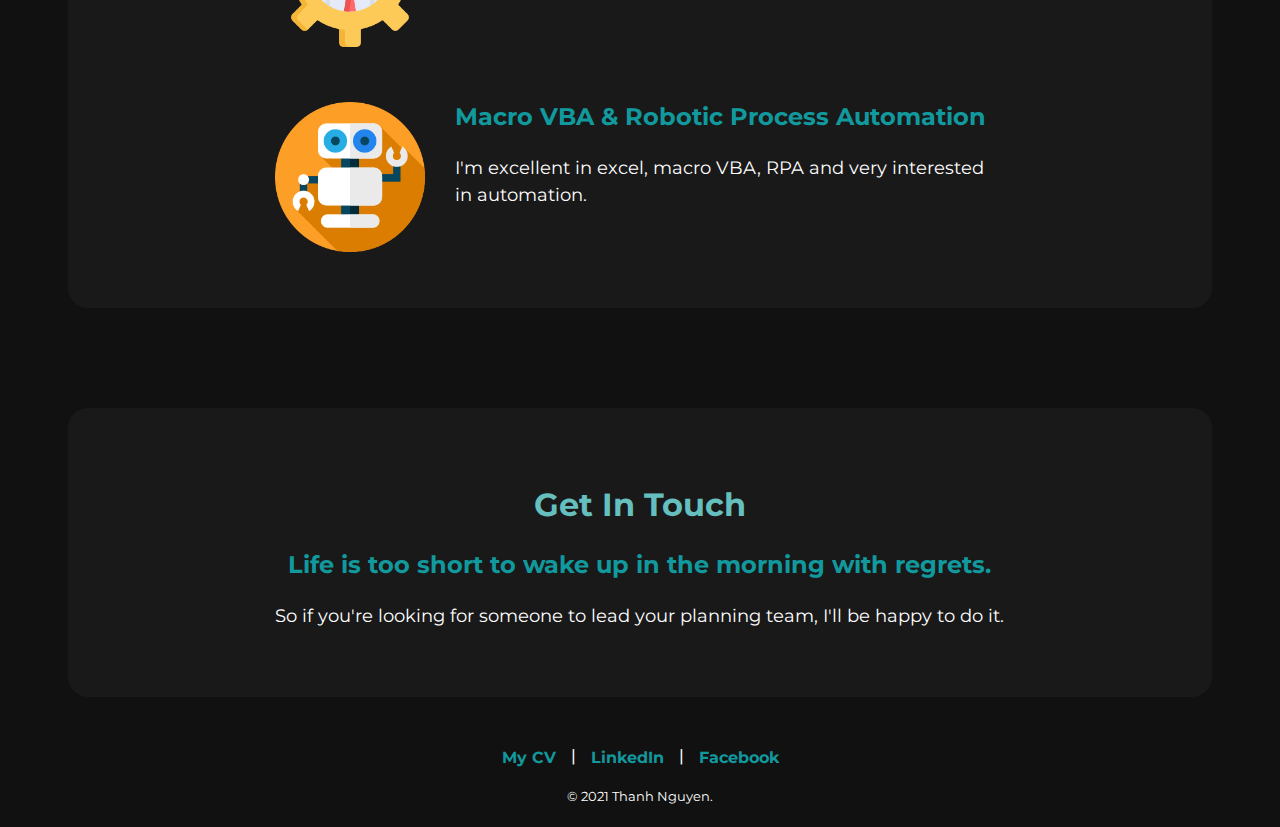
==== commit eaba50b6: "Update index.html" ====
--- a/index.html
+++ b/index.html
@@ -56,7 +56,7 @@
       |
       <a class="footer-link" href="https://www.facebook.com/thanhnc93/">Facebook</a>
     </div>
-    <div class="coppyright">
+    <div class="copyright">
       <p>© 2021 Thanh Nguyen.</p>
     </div>
 
--- a/styles.css
+++ b/styles.css
@@ -12,19 +12,22 @@
 }
 .profile {
   background-color: #191919;
-  margin: 50px;
+  margin: 60px;
   padding: 50px;
   border-radius: 20px;
 }
+.profile-img {
+  padding-top: 1.6rem;
+}
 .skills {
   background-color: #191919;
-  margin: 100px 50px 50px 50px;
+  margin: 100px 60px 50px 60px;
   padding: 50px;
   border-radius: 20px;
 }
 .contact {
   background-color: #191919;
-  margin: 100px 50px 50px 50px;
+  margin: 100px 60px 50px 60px;
   padding: 50px;
   border-radius: 20px;
 }
@@ -37,6 +40,7 @@
   font-family: 'Montserrat', sans-serif;
   font-size: 2rem;
   color: #66BFBF;
+
 }
 h3 {
   font-family: 'Montserrat', sans-serif;
@@ -76,9 +80,6 @@
   bottom: 45%;
 }
 
-.profile {
-  margin: 50px;
-}
 }
 .factory {
   margin-top: 50px;
@@ -101,6 +102,10 @@
   width: 70%;
   margin: auto;
 }
+.copyright {
+  font-size: 0.75rem;
+  margin: 20px;
+}
 
 .businessman-img {
   float: left;
